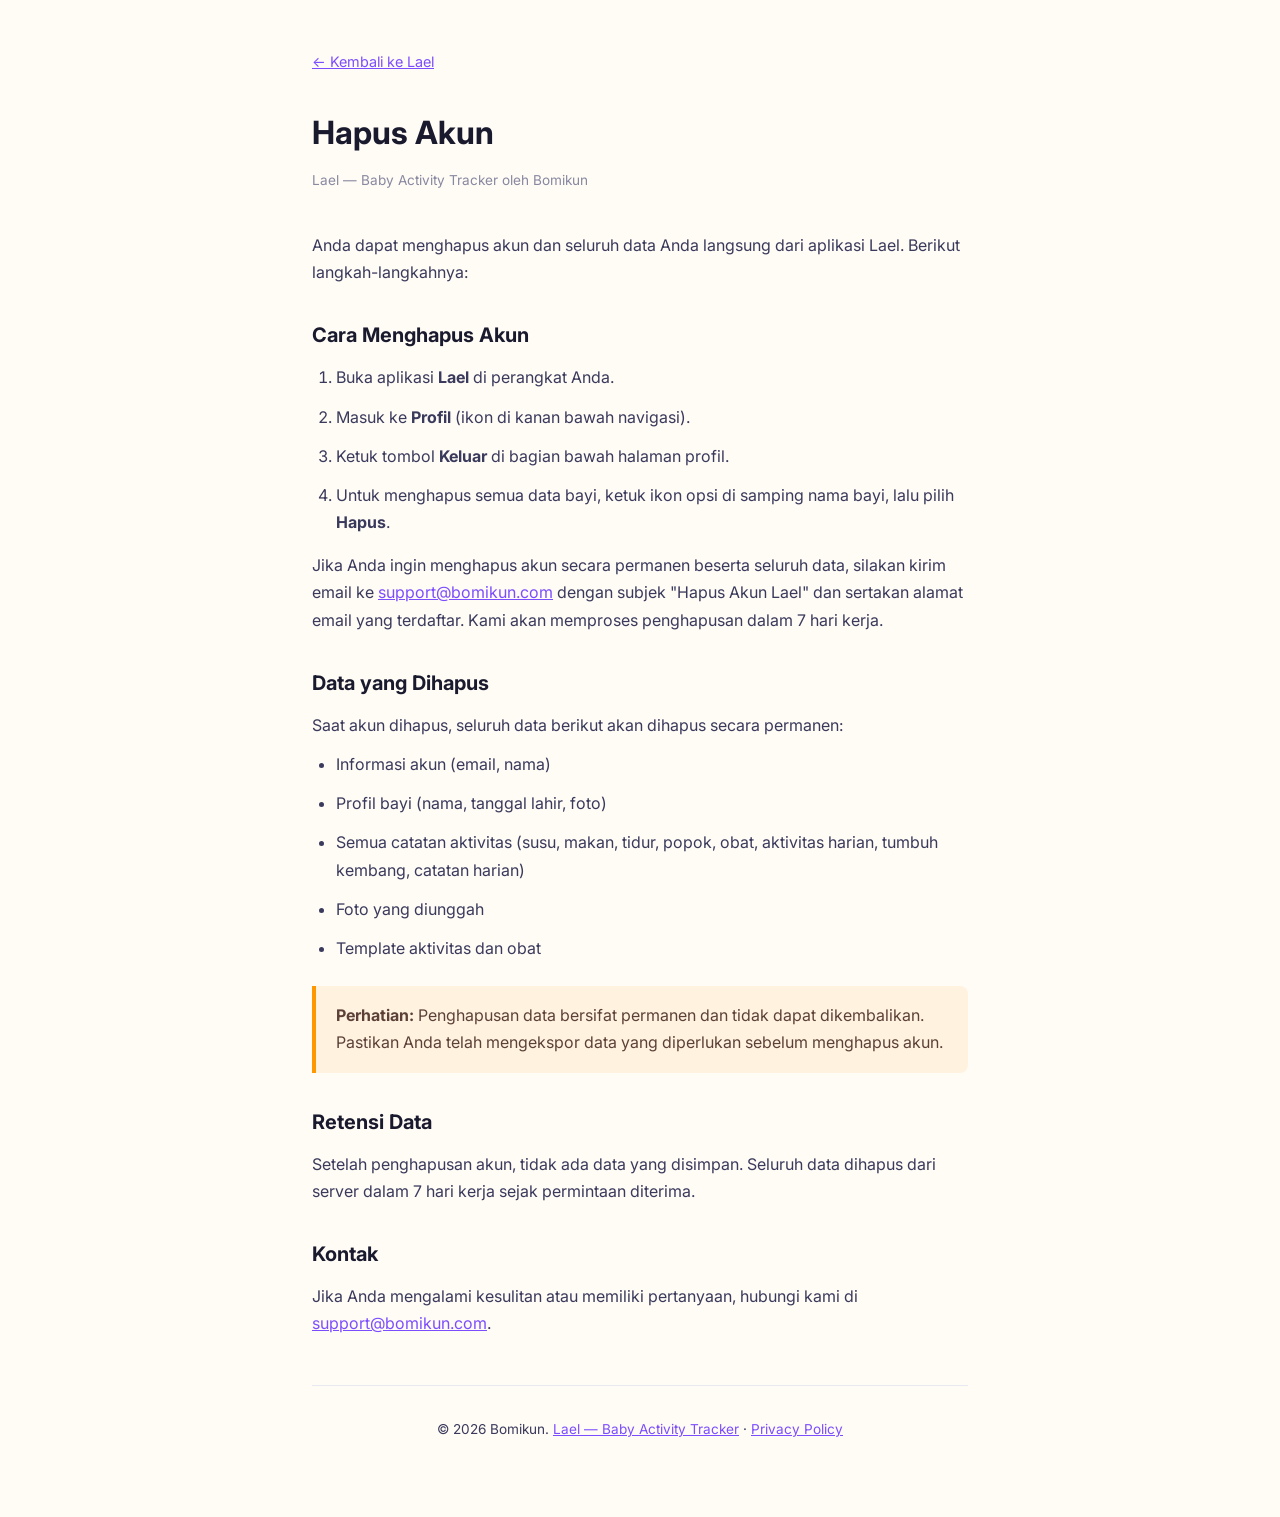
==== delete-account.html @ dde07cfb "Add delete account page" ====
<!DOCTYPE html>
<html lang="id">
<head>
  <meta charset="UTF-8">
  <meta name="viewport" content="width=device-width, initial-scale=1.0">
  <title>Hapus Akun — Lael</title>
  <link rel="icon" type="image/png" href="/icon.png">
  <link rel="preconnect" href="https://fonts.googleapis.com">
  <link href="https://fonts.googleapis.com/css2?family=Inter:wght@400;500;600;700&display=swap" rel="stylesheet">
  <style>
    * { margin: 0; padding: 0; box-sizing: border-box; }
    body {
      font-family: 'Inter', -apple-system, sans-serif;
      color: #1a1a2e;
      background: #fffbf5;
      line-height: 1.7;
    }
    a { color: #7c4dff; }
    .container {
      max-width: 720px;
      margin: 0 auto;
      padding: 3rem 2rem 4rem;
    }
    .back { display: inline-block; margin-bottom: 2rem; font-size: 0.9rem; }
    h1 {
      font-size: 2rem;
      font-weight: 700;
      margin-bottom: 0.5rem;
    }
    .updated {
      color: #8888a0;
      font-size: 0.85rem;
      margin-bottom: 2.5rem;
    }
    h2 {
      font-size: 1.25rem;
      font-weight: 700;
      margin-top: 2rem;
      margin-bottom: 0.75rem;
    }
    p, li {
      color: #3a3a5c;
      margin-bottom: 0.75rem;
    }
    ol {
      padding-left: 1.5rem;
      margin-bottom: 1rem;
    }
    ul {
      padding-left: 1.5rem;
      margin-bottom: 1rem;
    }
    .warning {
      background: #fff3e0;
      border-left: 4px solid #ff9800;
      padding: 1rem 1.25rem;
      border-radius: 0 8px 8px 0;
      margin: 1.5rem 0;
    }
    .warning p { color: #5d4037; margin: 0; }
    footer {
      margin-top: 3rem;
      padding-top: 2rem;
      border-top: 1px solid #e8e8f0;
      color: #8888a0;
      font-size: 0.85rem;
      text-align: center;
    }
  </style>
</head>
<body>

<div class="container">
  <a href="/" class="back">&larr; Kembali ke Lael</a>
  <h1>Hapus Akun</h1>
  <p class="updated">Lael — Baby Activity Tracker oleh Bomikun</p>

  <p>Anda dapat menghapus akun dan seluruh data Anda langsung dari aplikasi Lael. Berikut langkah-langkahnya:</p>

  <h2>Cara Menghapus Akun</h2>
  <ol>
    <li>Buka aplikasi <strong>Lael</strong> di perangkat Anda.</li>
    <li>Masuk ke <strong>Profil</strong> (ikon di kanan bawah navigasi).</li>
    <li>Ketuk tombol <strong>Keluar</strong> di bagian bawah halaman profil.</li>
    <li>Untuk menghapus semua data bayi, ketuk ikon opsi di samping nama bayi, lalu pilih <strong>Hapus</strong>.</li>
  </ol>

  <p>Jika Anda ingin menghapus akun secara permanen beserta seluruh data, silakan kirim email ke <a href="mailto:support@bomikun.com">support@bomikun.com</a> dengan subjek "Hapus Akun Lael" dan sertakan alamat email yang terdaftar. Kami akan memproses penghapusan dalam 7 hari kerja.</p>

  <h2>Data yang Dihapus</h2>
  <p>Saat akun dihapus, seluruh data berikut akan dihapus secara permanen:</p>
  <ul>
    <li>Informasi akun (email, nama)</li>
    <li>Profil bayi (nama, tanggal lahir, foto)</li>
    <li>Semua catatan aktivitas (susu, makan, tidur, popok, obat, aktivitas harian, tumbuh kembang, catatan harian)</li>
    <li>Foto yang diunggah</li>
    <li>Template aktivitas dan obat</li>
  </ul>

  <div class="warning">
    <p><strong>Perhatian:</strong> Penghapusan data bersifat permanen dan tidak dapat dikembalikan. Pastikan Anda telah mengekspor data yang diperlukan sebelum menghapus akun.</p>
  </div>

  <h2>Retensi Data</h2>
  <p>Setelah penghapusan akun, tidak ada data yang disimpan. Seluruh data dihapus dari server dalam 7 hari kerja sejak permintaan diterima.</p>

  <h2>Kontak</h2>
  <p>Jika Anda mengalami kesulitan atau memiliki pertanyaan, hubungi kami di <a href="mailto:support@bomikun.com">support@bomikun.com</a>.</p>

  <footer>
    <p>&copy; 2026 Bomikun. <a href="/">Lael — Baby Activity Tracker</a> · <a href="/privacy-policy">Privacy Policy</a></p>
  </footer>
</div>

</body>
</html>
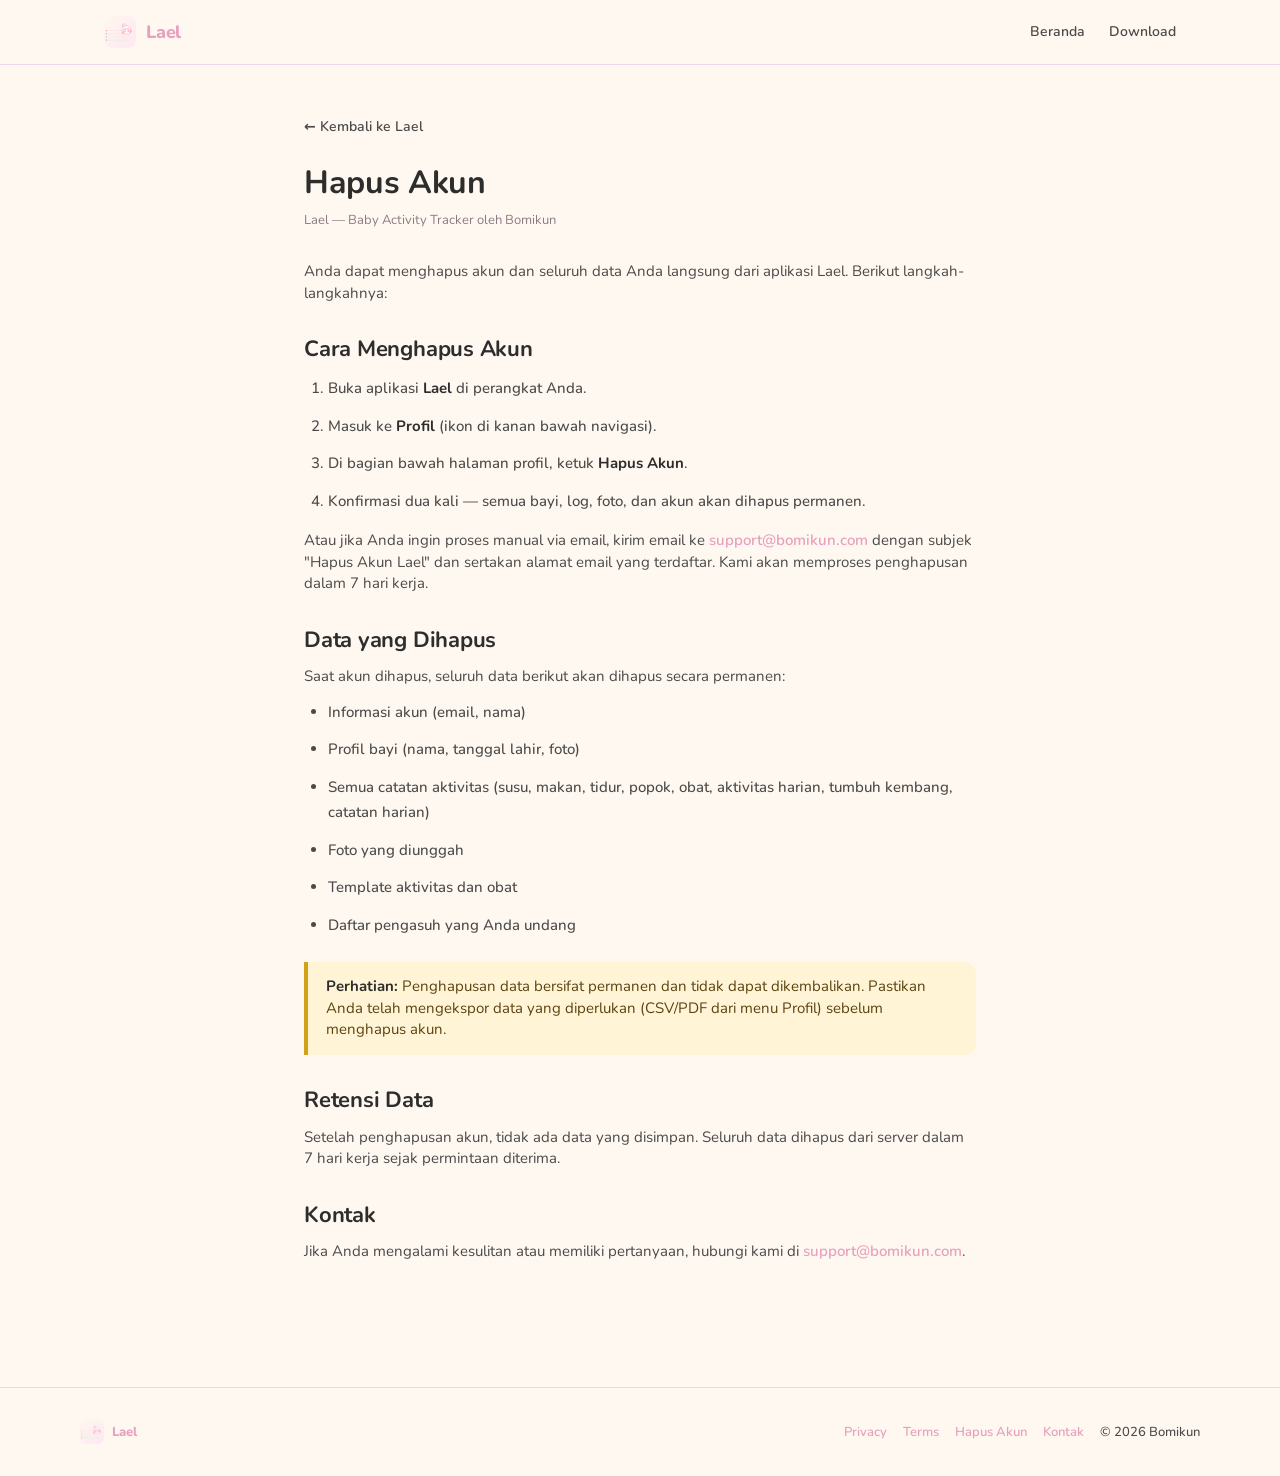
==== commit f7e5f881: "feat: legal pages (privacy/terms/delete-account) refresh to Nunito v2 brand - Drop Inter, use Nunito" ====
--- a/delete-account.html
+++ b/delete-account.html
@@ -5,73 +5,73 @@
   <meta name="viewport" content="width=device-width, initial-scale=1.0">
   <title>Hapus Akun — Lael</title>
   <link rel="icon" type="image/png" href="/icon.png">
-  <link rel="preconnect" href="https://fonts.googleapis.com">
-  <link href="https://fonts.googleapis.com/css2?family=Inter:wght@400;500;600;700&display=swap" rel="stylesheet">
+  <link rel="stylesheet" href="/colors_and_type.css">
   <style>
     * { margin: 0; padding: 0; box-sizing: border-box; }
-    body {
-      font-family: 'Inter', -apple-system, sans-serif;
-      color: #1a1a2e;
-      background: #fffbf5;
+    html, body {
+      background: var(--surface);
+      color: var(--fg);
+      font-family: var(--font-sans);
+      font-weight: 500;
       line-height: 1.7;
     }
-    a { color: #7c4dff; }
-    .container {
-      max-width: 720px;
-      margin: 0 auto;
-      padding: 3rem 2rem 4rem;
+    a { color: var(--primary); text-decoration: none; font-weight: 600; }
+    a:hover { text-decoration: underline; }
+
+    nav.top {
+      position: sticky; top: 0; z-index: 10;
+      background: rgba(255,248,240,0.85);
+      backdrop-filter: blur(14px);
+      border-bottom: 1px solid var(--outline-variant);
     }
-    .back { display: inline-block; margin-bottom: 2rem; font-size: 0.9rem; }
-    h1 {
-      font-size: 2rem;
-      font-weight: 700;
-      margin-bottom: 0.5rem;
+    nav.top .wrap { display: flex; align-items: center; gap: 24px; padding: 16px 24px; max-width: 1120px; margin: 0 auto; }
+    nav.top .logo { display: flex; align-items: center; gap: 10px; }
+    nav.top .logo img { width: 32px; height: 32px; border-radius: 8px; }
+    nav.top .logo span { font-weight: 800; color: var(--primary); font-size: 18px; letter-spacing: -0.01em; }
+    nav.top .spacer { flex: 1; }
+    nav.top a.link { font-size: 14px; font-weight: 600; color: var(--fg-muted); }
+
+    main { max-width: 720px; margin: 0 auto; padding: 48px 24px 64px; }
+    .back { display: inline-block; margin-bottom: 24px; font-size: 14px; color: var(--fg-muted); }
+    .back:hover { color: var(--primary); }
+
+    h1 { font: var(--t-headline-lg); letter-spacing: -0.01em; margin-bottom: 8px; }
+    .updated { color: var(--fg-subtle); font-size: 13px; margin-bottom: 32px; }
+    h2 { font: var(--t-title-lg); margin-top: 32px; margin-bottom: 12px; }
+    p, li { color: var(--fg-muted); margin-bottom: 12px; font-size: 15px; }
+    strong { color: var(--fg); font-weight: 700; }
+    ul, ol { padding-left: 24px; margin-bottom: 16px; }
+
+    .warning {
+      background: var(--warning-container);
+      border-left: 4px solid var(--warning);
+      padding: 14px 18px;
+      border-radius: 0 12px 12px 0;
+      margin: 24px 0;
     }
-    .updated {
-      color: #8888a0;
-      font-size: 0.85rem;
-      margin-bottom: 2.5rem;
-    }
-    h2 {
-      font-size: 1.25rem;
-      font-weight: 700;
-      margin-top: 2rem;
-      margin-bottom: 0.75rem;
-    }
-    p, li {
-      color: #3a3a5c;
-      margin-bottom: 0.75rem;
-    }
-    ol {
-      padding-left: 1.5rem;
-      margin-bottom: 1rem;
-    }
-    ul {
-      padding-left: 1.5rem;
-      margin-bottom: 1rem;
-    }
-    .warning {
-      background: #fff3e0;
-      border-left: 4px solid #ff9800;
-      padding: 1rem 1.25rem;
-      border-radius: 0 8px 8px 0;
-      margin: 1.5rem 0;
-    }
-    .warning p { color: #5d4037; margin: 0; }
-    footer {
-      margin-top: 3rem;
-      padding-top: 2rem;
-      border-top: 1px solid #e8e8f0;
-      color: #8888a0;
-      font-size: 0.85rem;
-      text-align: center;
-    }
+    .warning p { color: #5c4310; margin: 0; }
+
+    footer { padding: 32px 24px; border-top: 1px solid var(--outline-variant); margin-top: 48px; }
+    footer .wrap { max-width: 1120px; margin: 0 auto; display: flex; align-items: center; gap: 16px; flex-wrap: wrap; font-size: 13px; color: var(--fg-muted); }
+    footer .spc { flex: 1; }
   </style>
 </head>
 <body>
 
-<div class="container">
-  <a href="/" class="back">&larr; Kembali ke Lael</a>
+<nav class="top">
+  <div class="wrap">
+    <a href="/" class="logo">
+      <img src="/icon.png" alt="">
+      <span>Lael</span>
+    </a>
+    <div class="spacer"></div>
+    <a href="/" class="link">Beranda</a>
+    <a href="https://play.google.com/store/apps/details?id=com.bomikun.lael" class="link">Download</a>
+  </div>
+</nav>
+
+<main>
+  <a href="/" class="back">← Kembali ke Lael</a>
   <h1>Hapus Akun</h1>
   <p class="updated">Lael — Baby Activity Tracker oleh Bomikun</p>
 
@@ -81,11 +81,11 @@
   <ol>
     <li>Buka aplikasi <strong>Lael</strong> di perangkat Anda.</li>
     <li>Masuk ke <strong>Profil</strong> (ikon di kanan bawah navigasi).</li>
-    <li>Ketuk tombol <strong>Keluar</strong> di bagian bawah halaman profil.</li>
-    <li>Untuk menghapus semua data bayi, ketuk ikon opsi di samping nama bayi, lalu pilih <strong>Hapus</strong>.</li>
+    <li>Di bagian bawah halaman profil, ketuk <strong>Hapus Akun</strong>.</li>
+    <li>Konfirmasi dua kali — semua bayi, log, foto, dan akun akan dihapus permanen.</li>
   </ol>
 
-  <p>Jika Anda ingin menghapus akun secara permanen beserta seluruh data, silakan kirim email ke <a href="mailto:support@bomikun.com">support@bomikun.com</a> dengan subjek "Hapus Akun Lael" dan sertakan alamat email yang terdaftar. Kami akan memproses penghapusan dalam 7 hari kerja.</p>
+  <p>Atau jika Anda ingin proses manual via email, kirim email ke <a href="mailto:support@bomikun.com">support@bomikun.com</a> dengan subjek "Hapus Akun Lael" dan sertakan alamat email yang terdaftar. Kami akan memproses penghapusan dalam 7 hari kerja.</p>
 
   <h2>Data yang Dihapus</h2>
   <p>Saat akun dihapus, seluruh data berikut akan dihapus secara permanen:</p>
@@ -95,10 +95,11 @@
     <li>Semua catatan aktivitas (susu, makan, tidur, popok, obat, aktivitas harian, tumbuh kembang, catatan harian)</li>
     <li>Foto yang diunggah</li>
     <li>Template aktivitas dan obat</li>
+    <li>Daftar pengasuh yang Anda undang</li>
   </ul>
 
   <div class="warning">
-    <p><strong>Perhatian:</strong> Penghapusan data bersifat permanen dan tidak dapat dikembalikan. Pastikan Anda telah mengekspor data yang diperlukan sebelum menghapus akun.</p>
+    <p><strong>Perhatian:</strong> Penghapusan data bersifat permanen dan tidak dapat dikembalikan. Pastikan Anda telah mengekspor data yang diperlukan (CSV/PDF dari menu Profil) sebelum menghapus akun.</p>
   </div>
 
   <h2>Retensi Data</h2>
@@ -106,11 +107,22 @@
 
   <h2>Kontak</h2>
   <p>Jika Anda mengalami kesulitan atau memiliki pertanyaan, hubungi kami di <a href="mailto:support@bomikun.com">support@bomikun.com</a>.</p>
+</main>
 
-  <footer>
-    <p>&copy; 2026 Bomikun. <a href="/">Lael — Baby Activity Tracker</a> · <a href="/privacy-policy">Privacy Policy</a></p>
-  </footer>
-</div>
+<footer>
+  <div class="wrap">
+    <a href="/" style="display:flex; align-items:center; gap:8px;">
+      <img src="/icon.png" style="width:24px; height:24px; border-radius:6px;" alt="">
+      <span style="font-weight:800; color:var(--primary);">Lael</span>
+    </a>
+    <span class="spc"></span>
+    <a href="/privacy-policy">Privacy</a>
+    <a href="/terms-of-service">Terms</a>
+    <a href="/delete-account">Hapus Akun</a>
+    <a href="mailto:support@bomikun.com">Kontak</a>
+    <span>© 2026 Bomikun</span>
+  </div>
+</footer>
 
 </body>
 </html>
--- a/colors_and_type.css
+++ b/colors_and_type.css
@@ -0,0 +1,283 @@
+/* ==========================================================================
+   Lael Design System — colors & type tokens
+   --------------------------------------------------------------------------
+   Source of truth: lib/core/theme/app_colors.dart + app_theme.dart
+   Refined for v2: slightly warmer surface, muted module accents, expanded
+   semantic scale, dark-mode parity.
+
+   Usage:
+     @import url("colors_and_type.css");
+     body { font-family: var(--font-sans); color: var(--fg); background: var(--surface); }
+
+   Dark mode auto-applies under [data-theme="dark"]. The Flutter app
+   activates dark theme automatically between 20:00–07:00 for night feeds.
+   ========================================================================== */
+
+@import url("https://fonts.googleapis.com/css2?family=Nunito:ital,wght@0,200..1000;1,200..1000&display=swap");
+
+:root {
+  /* ─── Type families ──────────────────────────────────────────────────── */
+  --font-sans: "Nunito", "Roboto", -apple-system, BlinkMacSystemFont,
+    "Segoe UI", system-ui, sans-serif;
+  --font-display: "Nunito", "Roboto", system-ui, sans-serif;
+  --font-mono: ui-monospace, "SF Mono", "Roboto Mono", Menlo, monospace;
+
+  /* ─── Type scale (matches Flutter TextTheme; rem-based) ──────────────── */
+  --t-display-lg: 700 3.5625rem/1.12 var(--font-display);   /* 57 */
+  --t-display-md: 700 2.8125rem/1.16 var(--font-display);   /* 45 */
+  --t-display-sm: 700 2.25rem/1.22 var(--font-display);     /* 36 */
+  --t-headline-lg: 700 2rem/1.25 var(--font-display);       /* 32 */
+  --t-headline-md: 700 1.75rem/1.29 var(--font-display);    /* 28 */
+  --t-headline-sm: 700 1.5rem/1.33 var(--font-display);     /* 24 */
+  --t-title-lg: 700 1.375rem/1.27 var(--font-sans);         /* 22 */
+  --t-title-md: 600 1rem/1.5 var(--font-sans);              /* 16 */
+  --t-title-sm: 600 0.875rem/1.43 var(--font-sans);         /* 14 */
+  --t-body-lg: 400 1rem/1.5 var(--font-sans);               /* 16 */
+  --t-body-md: 400 0.875rem/1.43 var(--font-sans);          /* 14 */
+  --t-body-sm: 400 0.75rem/1.33 var(--font-sans);           /* 12 */
+  --t-label-lg: 600 0.875rem/1.43 var(--font-sans);         /* 14 */
+  --t-label-md: 600 0.75rem/1.33 var(--font-sans);          /* 12 */
+  --t-label-sm: 500 0.6875rem/1.27 var(--font-sans);        /* 11 */
+
+  /* Letter spacing (used only on caps-y small labels) */
+  --tracking-tight: -0.01em;
+  --tracking-normal: 0em;
+  --tracking-wide: 0.02em;
+
+  /* ─── Spacing (4dp base) ─────────────────────────────────────────────── */
+  --s-1: 4px;
+  --s-2: 8px;
+  --s-3: 12px;
+  --s-4: 16px;
+  --s-5: 20px;
+  --s-6: 24px;
+  --s-8: 32px;
+  --s-10: 40px;
+  --s-12: 48px;
+  --s-16: 64px;
+
+  /* ─── Radius ─────────────────────────────────────────────────────────── */
+  --r-xs: 6px;
+  --r-sm: 8px;     /* chips, icon tiles, tab pills */
+  --r-md: 12px;    /* inputs, list rows, primary buttons */
+  --r-lg: 16px;    /* default Card, FAB, date nav */
+  --r-xl: 20px;    /* large summary cards */
+  --r-2xl: 24px;   /* splash icon, hero blocks */
+  --r-pill: 999px; /* bottom-nav active indicator */
+
+  /* ─── Elevation (outline-first; no harsh drop shadows) ───────────────── */
+  --shadow-none: 0 0 0 0 transparent;
+  --shadow-card: 0 1px 0 rgba(45, 30, 40, 0.02);
+  --shadow-fab: 0 6px 16px rgba(232, 160, 191, 0.28),
+                0 2px 4px rgba(232, 160, 191, 0.16);
+  --shadow-modal: 0 24px 48px rgba(45, 30, 40, 0.18),
+                  0 4px 12px rgba(45, 30, 40, 0.08);
+  --shadow-snackbar: 0 8px 24px rgba(45, 30, 40, 0.16);
+
+  /* ─── Motion ─────────────────────────────────────────────────────────── */
+  --ease-standard: cubic-bezier(0.2, 0, 0, 1);
+  --ease-decel: cubic-bezier(0, 0, 0.2, 1);
+  --ease-accel: cubic-bezier(0.4, 0, 1, 1);
+  --dur-fast: 120ms;
+  --dur-med: 200ms;
+  --dur-slow: 320ms;
+
+  /* ============================================================
+     CORE PALETTE (light)
+     ============================================================ */
+
+  /* Primary — soft pink (rose) */
+  --primary: #e8a0bf;
+  --primary-on: #ffffff;
+  --primary-container: #ffd6ec;
+  --on-primary-container: #5a1a3a;
+  --primary-hover: #dc8eb2;
+  --primary-press: #c97a9f;
+
+  /* Secondary — lavender */
+  --secondary: #ba94d1;
+  --secondary-on: #ffffff;
+  --secondary-container: #edd9ff;
+  --on-secondary-container: #3a0060;
+
+  /* Tertiary — mint */
+  --tertiary: #7ec8b7;
+  --tertiary-on: #ffffff;
+  --tertiary-container: #b2ede3;
+  --on-tertiary-container: #003730;
+
+  /* Surface scale (warm cream stack) */
+  --surface: #fff8f0;
+  --surface-lowest: #ffffff;
+  --surface-low: #fff4fa;
+  --surface-container: #fff0f5;
+  --surface-high: #ffe8f3;
+  --surface-highest: #ffdeee;
+
+  /* Foreground */
+  --fg: #2d2d2d;       /* primary text */
+  --fg-muted: #4a4a4a; /* secondary text */
+  --fg-subtle: #8c7a85;/* helper / placeholder */
+  --on-surface: var(--fg);
+  --on-surface-variant: var(--fg-muted);
+
+  /* Outline */
+  --outline: #d4b8c8;
+  --outline-variant: #edd6e8;
+
+  /* Status */
+  --success: #5dae60;
+  --success-container: #d6efd8;
+  --warning: #d4a017;
+  --warning-container: #fff4d6;
+  --error: #e57373;
+  --error-container: #ffd9d6;
+
+  /* Past-day "time travel" overlay (v2 addition) */
+  --past-day-tint: rgba(212, 160, 23, 0.08);
+  --past-day-border: rgba(212, 160, 23, 0.32);
+
+  /* ============================================================
+     MODULE PALETTE (10 categories — strong + soft)
+     Soft variants are the strong color at 12–15% alpha; we expose
+     them as pre-mixed tokens for use against surface backgrounds.
+     ============================================================ */
+
+  /* Strong (icon, text, accent) */
+  --m-medicine: #e06b6b;   /* warm rose   */
+  --m-milk:     #5b9bd5;   /* calm blue   */
+  --m-meal:     #e8a14a;   /* honey       */
+  --m-diaper:   #4db88c;   /* fresh mint  */
+  --m-sleep:    #9575cd;   /* gentle purple */
+  --m-activity: #d4a017;   /* warm gold   */
+  --m-spiritual:#ab5eb0;   /* soft plum   */
+  --m-hygiene:  #26a6a6;   /* teal        */
+  --m-growth:   #5dae60;   /* leaf green  */
+  --m-note:     #c9a825;   /* mustard     */
+
+  /* Soft tile fills (pre-mixed onto warm cream) */
+  --m-medicine-soft:   #fbe2e2;
+  --m-milk-soft:       #e0ecf8;
+  --m-meal-soft:       #fbeada;
+  --m-diaper-soft:     #d8efe3;
+  --m-sleep-soft:      #e5deef;
+  --m-activity-soft:   #f6e8c4;
+  --m-spiritual-soft:  #ecdbed;
+  --m-hygiene-soft:    #d0eaea;
+  --m-growth-soft:     #dbecdc;
+  --m-note-soft:       #f5eccc;
+}
+
+/* ============================================================
+   DARK THEME (auto applies 20:00–07:00 in the Flutter app;
+   on the web set [data-theme="dark"] or prefers-color-scheme)
+   ============================================================ */
+
+[data-theme="dark"], .dark {
+  --primary: #ffd6ec;
+  --primary-on: #5a1a3a;
+  --primary-container: #7a2e55;
+  --on-primary-container: #ffd6ec;
+  --primary-hover: #ffc1de;
+  --primary-press: #ffabd0;
+
+  --secondary: #edd9ff;
+  --secondary-on: #3a0060;
+  --secondary-container: #5c3080;
+  --on-secondary-container: #edd9ff;
+
+  --tertiary: #b2ede3;
+  --tertiary-on: #003730;
+  --tertiary-container: #00574a;
+  --on-tertiary-container: #b2ede3;
+
+  --surface: #1a1a2e;
+  --surface-lowest: #0d0d1a;
+  --surface-low: #151525;
+  --surface-container: #1a1a2e;
+  --surface-high: #1f1f38;
+  --surface-highest: #252540;
+
+  --fg: #f5f5f5;
+  --fg-muted: #ccb8c4;
+  --fg-subtle: #8a7a85;
+  --on-surface: var(--fg);
+  --on-surface-variant: var(--fg-muted);
+
+  --outline: #8a7080;
+  --outline-variant: #4a3545;
+
+  --success: #8edc91;
+  --success-container: #1f4321;
+  --warning: #e8c050;
+  --warning-container: #3d3010;
+  --error: #ffb4ab;
+  --error-container: #690005;
+
+  --past-day-tint: rgba(212, 160, 23, 0.12);
+  --past-day-border: rgba(212, 160, 23, 0.40);
+
+  /* Module colors brighten slightly for dark surfaces */
+  --m-medicine: #ff8e8e;
+  --m-milk: #7ab4ea;
+  --m-meal: #f5b970;
+  --m-diaper: #6dd3a8;
+  --m-sleep: #b39ddb;
+  --m-activity: #e8c050;
+  --m-spiritual: #c47cc9;
+  --m-hygiene: #4dc6c6;
+  --m-growth: #8edc91;
+  --m-note: #e6c850;
+
+  --m-medicine-soft:   rgba(255, 142, 142, 0.18);
+  --m-milk-soft:       rgba(122, 180, 234, 0.18);
+  --m-meal-soft:       rgba(245, 185, 112, 0.18);
+  --m-diaper-soft:     rgba(109, 211, 168, 0.18);
+  --m-sleep-soft:      rgba(179, 157, 219, 0.18);
+  --m-activity-soft:   rgba(232, 192, 80, 0.18);
+  --m-spiritual-soft:  rgba(196, 124, 201, 0.18);
+  --m-hygiene-soft:    rgba(77, 198, 198, 0.18);
+  --m-growth-soft:     rgba(142, 220, 145, 0.18);
+  --m-note-soft:       rgba(230, 200, 80, 0.18);
+
+  --shadow-fab: 0 6px 16px rgba(0, 0, 0, 0.45),
+                0 2px 4px rgba(0, 0, 0, 0.30);
+  --shadow-modal: 0 24px 48px rgba(0, 0, 0, 0.50);
+  --shadow-snackbar: 0 8px 24px rgba(0, 0, 0, 0.40);
+}
+
+/* ============================================================
+   SEMANTIC ELEMENT STYLES
+   Apply these directly to elements where convenient.
+   ============================================================ */
+
+html { font-family: var(--font-sans); color: var(--fg); }
+
+h1, .h1 { font: var(--t-headline-lg); letter-spacing: var(--tracking-tight); color: var(--fg); margin: 0; }
+h2, .h2 { font: var(--t-headline-md); letter-spacing: var(--tracking-tight); color: var(--fg); margin: 0; }
+h3, .h3 { font: var(--t-title-lg); color: var(--fg); margin: 0; }
+h4, .h4 { font: var(--t-title-md); color: var(--fg); margin: 0; }
+
+p, .p { font: var(--t-body-md); color: var(--fg); margin: 0; }
+.body-lg { font: var(--t-body-lg); color: var(--fg); }
+.body-sm { font: var(--t-body-sm); color: var(--fg-muted); }
+
+.label-lg { font: var(--t-label-lg); color: var(--fg); }
+.label-md { font: var(--t-label-md); color: var(--fg-muted); }
+.label-sm { font: var(--t-label-sm); color: var(--fg-muted); }
+
+.title-sm { font: var(--t-title-sm); color: var(--fg); }
+
+code, kbd, samp { font-family: var(--font-mono); font-size: 0.875em; }
+
+/* Module name helper — apply .module-{name} to wrap an icon tile */
+.module-medicine   { --m: var(--m-medicine);   --m-soft: var(--m-medicine-soft); }
+.module-milk       { --m: var(--m-milk);       --m-soft: var(--m-milk-soft); }
+.module-meal       { --m: var(--m-meal);       --m-soft: var(--m-meal-soft); }
+.module-diaper     { --m: var(--m-diaper);     --m-soft: var(--m-diaper-soft); }
+.module-sleep      { --m: var(--m-sleep);      --m-soft: var(--m-sleep-soft); }
+.module-activity   { --m: var(--m-activity);   --m-soft: var(--m-activity-soft); }
+.module-spiritual  { --m: var(--m-spiritual);  --m-soft: var(--m-spiritual-soft); }
+.module-hygiene    { --m: var(--m-hygiene);    --m-soft: var(--m-hygiene-soft); }
+.module-growth     { --m: var(--m-growth);     --m-soft: var(--m-growth-soft); }
+.module-note       { --m: var(--m-note);       --m-soft: var(--m-note-soft); }
